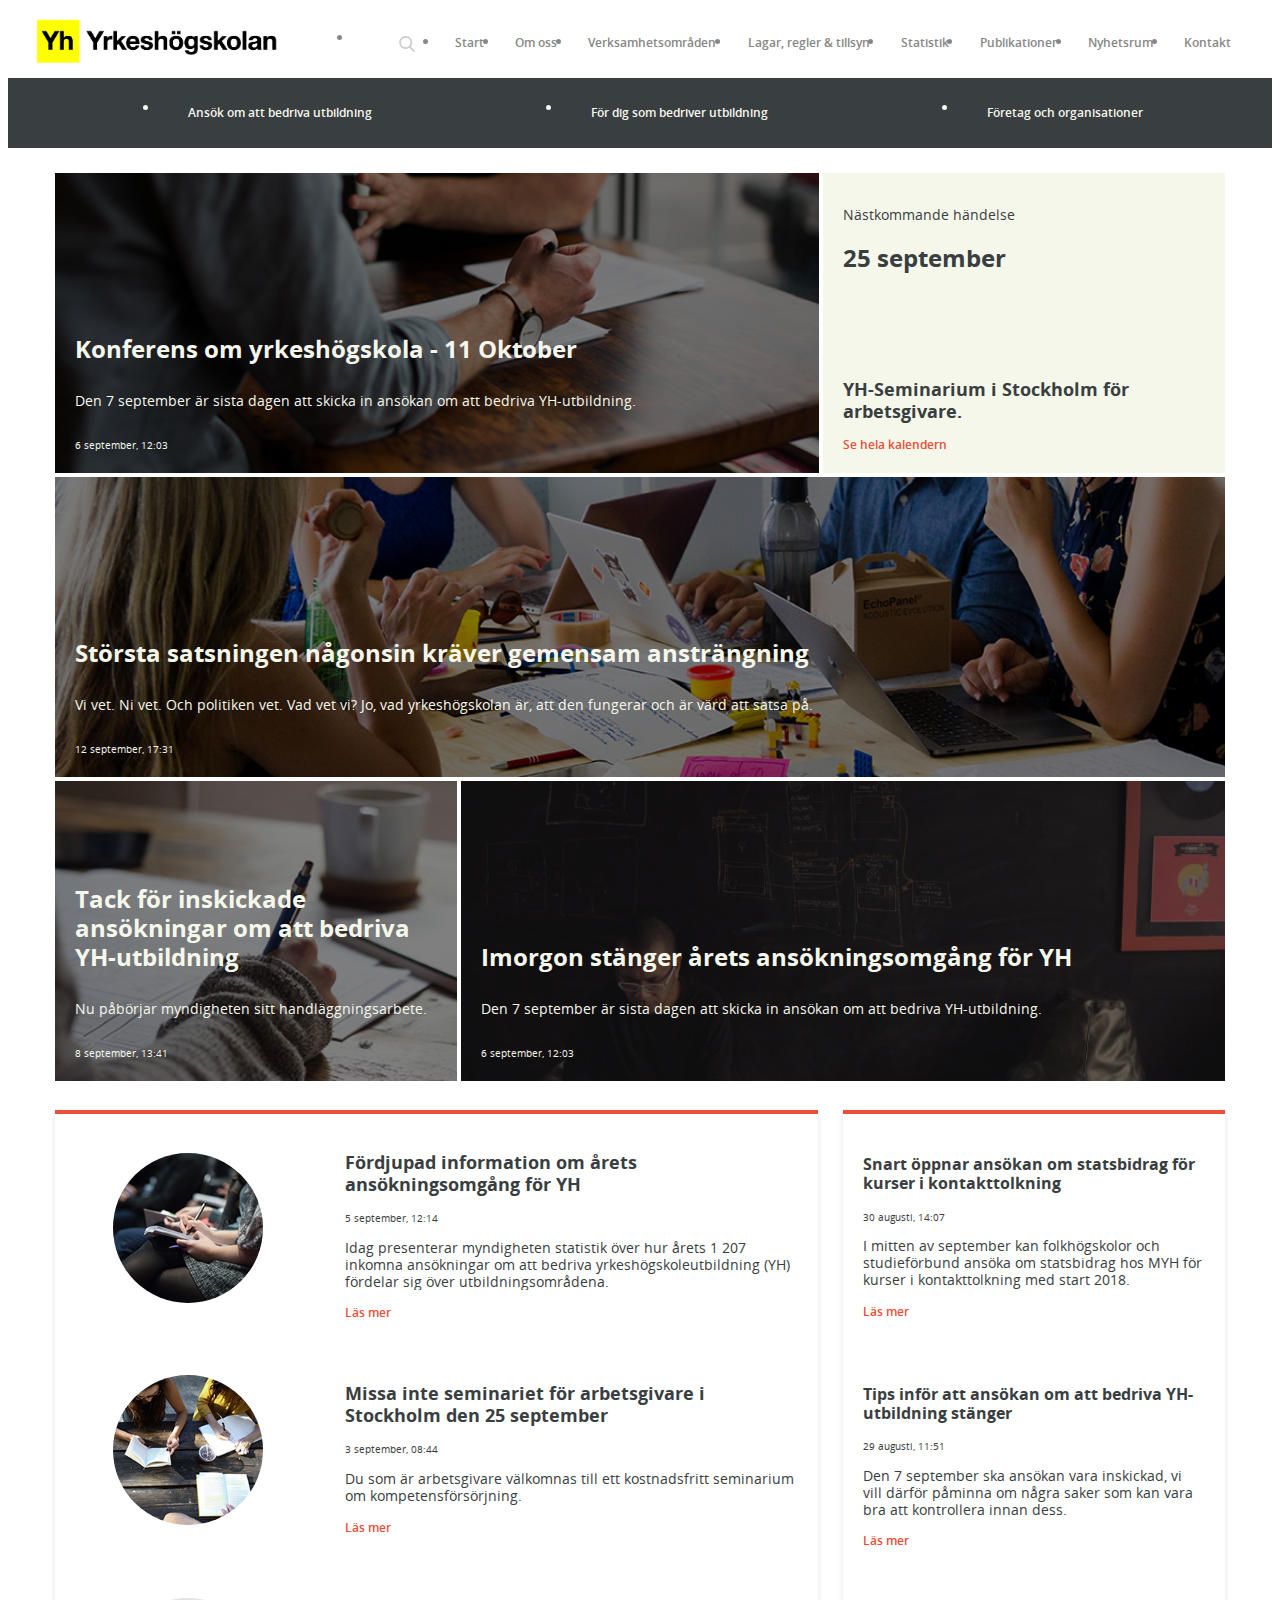
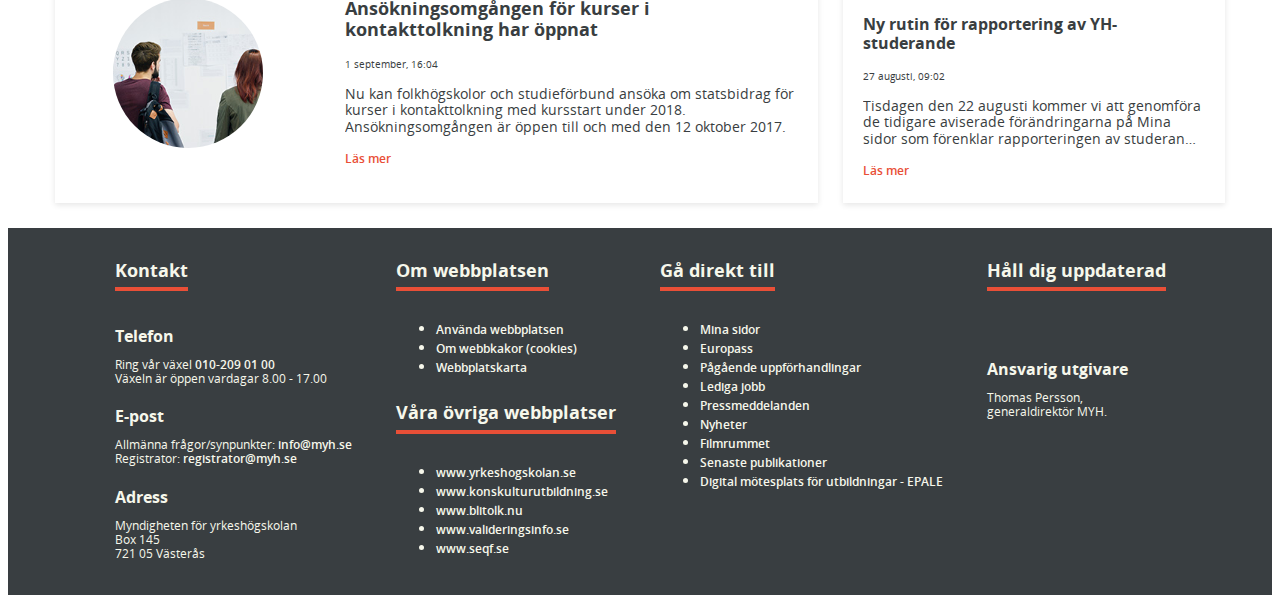
==== index.html @ 232737f4 "add latest header and footer" ====
<!DOCTYPE html>
<html lang="sv">
<head>
	<title>Myndigheten för Yrkeshögskolan - MYH.se</title>
	<meta charset="utf-8">
	<meta name="viewport" content="width=device-width, initial-scale=1.0">
	<link rel="apple-touch-icon" sizes="120x120" href="assets/favicon/apple-touch-icon.png">
	<link rel="icon" type="image/png" sizes="32x32" href="assets/favicon/favicon-32x32.png">
	<link rel="icon" type="image/png" sizes="16x16" href="assets/favicon/favicon-16x16.png">
	<link rel="manifest" href="assets/favicon/manifest.json">
	<link rel="mask-icon" href="assets/favicon/safari-pinned-tab.svg" color="#5bbad5">
	<meta name="theme-color" content="#ffffff">
	<link rel="stylesheet" href="assets/font/fontawesome/css/font-awesome.min.css">
	<link rel="stylesheet" href="assets/font/opensans/fontface-os.css">
	<link rel="stylesheet" type="text/css" href="css/reset.css">
	<link rel="stylesheet" type="text/css" href="css/grid.css">
	<link rel="stylesheet" type="text/css" href="css/type.css">
	<link rel="stylesheet" type="text/css" href="css/styles.css">
</head>
<body>
	<header class="masthead container-fluid" role="banner">
		<div class="container-fluid masthead__main">
			<div class="masthead__dropdown-mobile">
				<a href="#" id="login"><i class="fa fa-user-circle-o fa-2x" aria-hidden="true"></i></a>
				<section class="masthead__dropdown-content masthead__dropdown-content--form">
					<h4>Logga in på Mina Sidor</h4>
					<form class="input v-end">
						<input class="input__text" type="text" name="username" placeholder="Användarnamn">
						<input class="input__text" type="text" name="password" placeholder="Lösenord">
						<button class="btn btn--accept" type="submit">Logga in!</button>
					</form>
				</section>
			</div>
			<div class="masthead__logo">
				<a href="./index.html">
					<h1>MYh - Myndigheten för yrkeshögskolan</h1>
					<img id="lg" src="assets/img/yh.png" alt="MYhs Logotyp" />
					<img id="sm" src="assets/img/yh_staende.png" alt="MYG Logotyp">
				</a>
			</div>
			<button class="masthead__burger">
				<span class="text-hide">Mobile Menu</span>
			</button>
			<nav class="masthead__nav" role="navigation">
				<ul class="masthead__menu">
					<li class="masthead__dropdown">
						<a href="#" id="login"><i class="fa fa-user-circle-o fa-2x" aria-hidden="true"></i></a>
						<section class="masthead__dropdown-content masthead__dropdown-content--form">
							<h4>Logga in på Mina Sidor</h4>
							<form class="input v-end">
								<input class="input__text" type="text" name="username" placeholder="Användarnamn">
								<input class="input__text" type="text" name="password" placeholder="Lösenord">
								<button class="btn btn--accept" type="submit">Logga in!</button>
							</form>
						</section>
					</li>
					<li class="v-centered">
						<form class="input">
							<input class="input__search" type="text" name="search" placeholder="Sök..">
						</form>	
					</li>
					<li><a href="./index.html">Start</a></li>
					<li><a href="./om-oss.html">Om oss</a></li>
					<li class="masthead__dropdown">
						<a href="./verksamhetsomraden.html">Verksamhetsområden</a>
						<ul class="masthead__dropdown-content">
							<li><a href="#">Yrkeshögskolan</a></li>
							<li><a href="#">Konst- och kulturutbildningar</a></li>
							<li><a href="#">Tolkutbildningar</a></li>
							<li><a href="#">Utbildningar med endast tillsyn</a></li>
							<li><a href="#">SeQF</a></li>
							<li><a href="#">Branschvalidering</a></li>
							<li><a href="#">Kompletterande Utbildningar</a></li>
						</ul>
					</li>
					<li><a href="./lagar.html">Lagar, regler &amp; tillsyn</a></li>
					<li><a href="./stats.html">Statistik</a></li>
					<li><a href="./publikationer.html">Publikationer</a></li>
					<li><a href="./nyhetsrum.html">Nyhetsrum</a></li>
					<li><a href="./kontakt.html">Kontakt</a></li>
					
				</ul>
			</nav>
		</div>
		<div class="container-fluid masthead__secondary dark">
				<ul class="masthead__secondary-menu">
					<li><a href="#"><i class="fa fa-pencil-square fa-2x icon" aria-hidden="true"></i>Ansök om att bedriva utbildning</a></li>
					<li><a href="#"><i class="fa fa-id-card fa-2x icon" aria-hidden="true"></i>För dig som bedriver utbildning</a></li>
					<li><a href="#"><i class="fa fa-users fa-2x icon" aria-hidden="true"></i>Företag och organisationer</a></li>
				</ul>
		</div>
	</header>
	<main role="main">
		<div class="container">
			<section class="row">
				<article id="selected__item" class="col-8 v-end block dark overlay--dark"> <!-- listbox is for accessability to show this is a carousel. role="option" will be used for each slide -->
						<header>
							<h2>Konferens om yrkeshögskola - 11 Oktober</h2>
						</header>
							<p>Den 7 september är sista dagen att skicka in ansökan om att bedriva YH-utbildning.</p>
						<footer>
							<p><time datetime="2017-09-06T12:03">6 september, 12:03</time></p>
						</footer>
				</article>
				<aside id="calendar" class="col-4 v-end block light">
					<header>
						<p>Nästkommande händelse</p>
						<h2>25 september</h2>
					</header>
						
					<footer>
						<h3>YH-Seminarium i Stockholm för arbetsgivare.</h3>
						<p><a href="#">Se hela kalendern</a></p>
					</footer>
				</aside>
			</section>
			<section class="row">
					<article id="first" class="col-12 v-end block dark overlay--dark">
						<header>
							<h2>Största satsningen någonsin kräver gemensam ansträngning</h2>
						</header>
							<p>Vi vet. Ni vet. Och politiken vet. Vad vet vi? Jo, vad yrkeshögskolan är, att den fungerar och är värd att satsa på.</p>
						<footer>
							<p><time datetime="2017-09-12T17:31">12 september, 17:31</time></p>
						</footer>
					</article>
			</section>
			<section class="row">
				<article id="second" class="col-4 v-end block dark overlay--dark">
					<header>
						<h2>Tack för inskickade ansökningar om att bedriva YH-utbildning</h2>
					</header>
						<p>Nu påbörjar myndigheten sitt handläggningsarbete.</p>
					<footer>
						<p><time datetime="2017-09-08T13:41">8 september, 13:41</time></p>
					</footer>
				</article>
				<article id="third" class="col-8 v-end block dark overlay--dark">
					<header>
						<h2>Imorgon stänger årets ansökningsomgång för YH</h2>
					</header>
						<p>Den 7 september är sista dagen att skicka in ansökan om att bedriva YH-utbildning.</p>
					<footer>
						<p><time datetime="2017-09-06T12:03">6 september, 12:03</time></p>
					</footer>
				</article>
			</section>
			<section class="row">
				<div class="col-8 col--nested content">
					<div class="row v-centered white">
						<div class="col-4 h-centered">
							<img class="content__img" src="assets/img/article_s_1.jpg" alt="artikelbild">
						</div>
						<div class="col-8 v-centered">
							<article class="content__story">
								<a href="#"><h3>Fördjupad information om årets ansökningsomgång för YH</h3></a>
								<p><time datetime="2017-09-05T12:14">5 september, 12:14</time></p>
								<p>Idag presenterar myndigheten statistik över hur årets 1 207 inkomna ansökningar om att bedriva yrkeshögskoleutbildning (YH) fördelar sig över utbildningsområdena.</p>
								<p><a href="">Läs mer</a></p>
							</article>
						</div>
					</div>
					<div class="row v-centered white">
						<div class="col-4 h-centered">
							<img class="content__img" src="assets/img/article_s_2.jpg" alt="artikelbild">
						</div>
						<div class="col-8">
							<article class="content__story">
								<a href="#"><h3>Missa inte seminariet för arbetsgivare i Stockholm den 25 september</h3></a>
								<p><time datetime="2017-09-03T08:44">3 september, 08:44</time></p>
								<p>Du som är arbetsgivare välkomnas till ett kostnadsfritt seminarium om kompetensförsörjning.</p>
								<p><a href="">Läs mer</a></p>
							</article>
						</div>
					</div>
					<div class="row v-centered white">
						<div class="col-4 h-centered">
							<img class="content__img" src="assets/img/article_s_3.jpg" alt="artikelbild">
						</div>
						<div class="col-8">
							<article class="content__story">
								<a href="#"><h3>Ansökningsomgången för kurser i kontakttolkning har öppnat</h3></a>
								<p><time  datetime="2017-09-01T16:04">1 september, 16:04</time></p>
								<p>Nu kan folkhögskolor och studieförbund ansöka om statsbidrag för kurser i kontakttolkning med kursstart under 2018. Ansökningsomgången är öppen till och med den 12 oktober 2017.</p>
								<p><a href="">Läs mer</a></p>
							</article>
						</div>
					</div>
				</div>
				<div class="col-4 col--nested content white">
					<div class="row">
						<div class="col-12">
							<article class="content__story">
								<a href="#"><h4>Snart öppnar ansökan om statsbidrag för kurser i kontakttolkning</h4></a>
								<p><time datetime="2017-08-30T14:07">30 augusti, 14:07</time></p>
								<p>I mitten av september kan folkhögskolor och studieförbund ansöka om statsbidrag hos MYH för kurser i kontakttolkning med start 2018.</p>
								<p><a href="">Läs mer</a></p>
							</article>
						</div>
					</div>
					<div class="row">
						<div class="col-12">
							<article class="content__story">
								<a href="#"><h4>Tips inför att ansökan om att bedriva YH-utbildning stänger</h4></a>
								<p><time datetime="2017-08-29T11:51">29 augusti, 11:51</time></p>
								<p>Den 7 september ska ansökan vara inskickad, vi vill därför påminna om några saker som kan vara bra att kontrollera innan dess.</p>
								<p><a href="">Läs mer</a></p>
							</article>
						</div>
					</div>
					<div class="row">
						<div class="col-12">
							<article class="content__story">
								<a href="#"><h4>Ny rutin för rapportering av YH-studerande</h4></a>
								<p><time datetime="2017-08-27T09:02">27 augusti, 09:02</time></p>
								<p>Tisdagen den 22 augusti kommer vi att genomföra de tidigare aviserade förändringarna på Mina sidor som förenklar rapporteringen av studerande vid en yrkeshögskoleutbildning.</p>
								<p><a href="">Läs mer</a></p>
							</article>
						</div>
					</div>
				

				
				</div>
			</section>
		</div>
	</main>
	<footer role="contentinfo" class="site-footer dark">
		<div class="container">
			<section class="row h-centered">
				<section class="col-none">
					<h3>Kontakt</h3>
					<h4>Telefon</h4>
					<p>
						Ring vår växel <a href="tel:+46102090100">010-209 01 00</a>
						<br>
						Växeln är öppen vardagar 8.00 - 17.00
					</p>
					<h4>E-post</h4>
					<p>
						Allmänna frågor/synpunkter: <a class="email" href="mailto:info@myh.se">info@myh.se</a>
						<br>
						Registrator: <a class="url" href="mailto:registrator@myh.se">registrator@myh.se</a>
					</p>
					<h4>Adress</h4>
					<p>
						Myndigheten för yrkeshögskolan
						<br>
						Box 145
						<br>
						721 05 Västerås
					</p>
				</section>
				<section class="col-none">
					<h3>Om webbplatsen</h3>
					<ul>
						<li>
							<a href="#" title="Använda webbplatsen">Använda webbplatsen</a>
						</li>
						<li>
							<a href="#" title="Om webbkakor (cookies)">Om webbkakor (cookies)</a>
						</li>
						<li>
							<a href="#" title="Webbplatskarta">Webbplatskarta</a>
						</li>
					</ul>

					<h3>Våra övriga webbplatser</h3>
					<ul>
						<li>
							<a href="http://www.yrkeshogskolan.se" title="Yrkeshögskolans webbplats">www.yrkeshogskolan.se</a>
						</li>
						<li>
							<a href="http://www.konstkulturutbildning.se" title="Konst- och kulturutbildningar webbplats">www.konskulturutbildning.se</a>
						</li>
						<li>
							<a href="http://www.blitolk.nu" title="Webbplatsen för tolkutbildningar">www.blitolk.nu</a>
						</li>
						<li>
							<a href="http://www.valideringsinfo.se" title="Valideringsinfos webbplats">www.valideringsinfo.se</a>
						</li>
						<li>
							<a href="http://www.seqf.se" title="SEQFs webbplats">www.seqf.se</a>
						</li>
					</ul>
				</section>
				<section class="col-none">
					<h3>Gå direkt till</h3>
					<ul>
						<li>
							<a href="#" title="Mina sidor">Mina sidor</a>
						</li>
						<li>
							<a href="#" title="Europass">Europass</a>
						</li>
						<li>
							<a href="#" title="Pågående uppförhandlingar">Pågående uppförhandlingar</a>
						</li>
						<li>
							<a href="#" title="Lediga jobb">Lediga jobb</a>
						</li>
						<li>
							<a href=".nyhetsrum.html" title="Pressmeddelanden">Pressmeddelanden</a>
						</li>
						<li>
							<a href="./nyhetsrum.html" title="Nyheter">Nyheter</a>
						</li>
						<li>
							<a href="./nyhetsrum.html" title="Filmrummet">Filmrummet</a>
						</li>
						<li>
							<a href="./publikationer.html" title="Senaste publikationer">Senaste publikationer</a>
						</li>
						<li><a href="https://ec.europa.eu/epale/sv" title="EPALE">Digital mötesplats för utbildningar - EPALE</a></li>
					</ul>

				</section>
				<section class="col-none">
					<h3>Håll dig uppdaterad</h3>
					<ul class="social">
						<li>
							<a href="#" title="Facebook">
								<i class="fa fa-facebook-square fa-2x icon" aria-hidden="true"></i>
							</a>
						</li>
						<li>
							<a href="#" title="YouTube">
								<i class="fa fa-youtube-square fa-2x icon" aria-hidden="true"></i>
							</a>
						</li>
						<li>
							<a href="#" title="RSS">
								<i class="fa fa-rss-square fa-2x icon" aria-hidden="true"></i>
							</a>
						</li>
					</ul>
					<h4>Ansvarig utgivare</h4>
					<p>
						Thomas Persson,<br>
						generaldirektör MYH.
					</p>
				</section>
			</section>
		</div>
	</footer>

<script type="text/javascript" src="./assets/js/main.js"></script>
</body>
</html>
---- assets/font/opensans/fontface-os.css ----
/***** Font Definition for Open Sans. This stylesheet comes from qrohlf.com/posts/better-opensans *****/

/* Regular */
@font-face {
    font-family: 'Open Sans';
    
    src: url('fonts/OpenSans-Regular-webfont.eot');
    src: url('fonts/OpenSans-Regular-webfont.eot?#iefix') format('embedded-opentype'),
         url('fonts/OpenSans-Regular-webfont.woff') format('woff'),
         url('fonts/OpenSans-Regular-webfont.ttf') format('truetype'),
         url('fonts/OpenSans-Regular-webfont.svg#OpenSansRegular') format('svg');
    font-weight: normal;
    font-weight: 400;
    font-style: normal;

}

/* Italic */
@font-face {
    font-family: 'Open Sans';
    src: url('fonts/OpenSans-Italic-webfont.eot');
    src: url('fonts/OpenSans-Italic-webfont.eot?#iefix') format('embedded-opentype'),
         url('fonts/OpenSans-Italic-webfont.woff') format('woff'),
         url('fonts/OpenSans-Italic-webfont.ttf') format('truetype'),
         url('fonts/OpenSans-Italic-webfont.svg#OpenSansItalic') format('svg');
    font-weight: normal;
    font-weight: 400;
    font-style: italic;

}

/* Light */
@font-face {
    font-family: 'Open Sans';
    src: url('fonts/OpenSans-Light-webfont.eot');
    src: url('fonts/OpenSans-Light-webfont.eot?#iefix') format('embedded-opentype'),
         url('fonts/OpenSans-Light-webfont.woff') format('woff'),
         url('fonts/OpenSans-Light-webfont.ttf') format('truetype'),
         url('fonts/OpenSans-Light-webfont.svg#OpenSansLight') format('svg');
    font-weight: 200;
    font-style: normal;

}

/* Light Italic */
@font-face {
    font-family: 'Open Sans';
    src: url('fonts/OpenSans-LightItalic-webfont.eot');
    src: url('fonts/OpenSans-LightItalic-webfont.eot?#iefix') format('embedded-opentype'),
         url('fonts/OpenSans-LightItalic-webfont.woff') format('woff'),
         url('fonts/OpenSans-LightItalic-webfont.ttf') format('truetype'),
         url('fonts/OpenSans-LightItalic-webfont.svg#OpenSansLightItalic') format('svg');
    font-weight: 200;
    font-style: italic;

}

/* Semibold */
@font-face {
    font-family: 'Open Sans';
    src: url('fonts/OpenSans-Semibold-webfont.eot');
    src: url('fonts/OpenSans-Semibold-webfont.eot?#iefix') format('embedded-opentype'),
         url('fonts/OpenSans-Semibold-webfont.woff') format('woff'),
         url('fonts/OpenSans-Semibold-webfont.ttf') format('truetype'),
         url('fonts/OpenSans-Semibold-webfont.svg#OpenSansSemibold') format('svg');
    font-weight: 500;
    font-style: normal;

}

/* Semibold Italic */
@font-face {
    font-family: 'Open Sans';
    src: url('fonts/OpenSans-SemiboldItalic-webfont.eot');
    src: url('fonts/OpenSans-SemiboldItalic-webfont.eot?#iefix') format('embedded-opentype'),
         url('fonts/OpenSans-SemiboldItalic-webfont.woff') format('woff'),
         url('fonts/OpenSans-SemiboldItalic-webfont.ttf') format('truetype'),
         url('fonts/OpenSans-SemiboldItalic-webfont.svg#OpenSansSemiboldItalic') format('svg');
    font-weight: 500;
    font-style: italic;

}

/* Bold */
@font-face {
    font-family: 'Open Sans';
    src: url('fonts/OpenSans-Bold-webfont.eot');
    src: url('fonts/OpenSans-Bold-webfont.eot?#iefix') format('embedded-opentype'),
         url('fonts/OpenSans-Bold-webfont.woff') format('woff'),
         url('fonts/OpenSans-Bold-webfont.ttf') format('truetype'),
         url('fonts/OpenSans-Bold-webfont.svg#OpenSansBold') format('svg');
    font-weight: bold;
    font-weight: 700;
    font-style: normal;

}

/* Bold Italic */
@font-face {
    font-family: 'Open Sans';
    src: url('fonts/OpenSans-BoldItalic-webfont.eot');
    src: url('fonts/OpenSans-BoldItalic-webfont.eot?#iefix') format('embedded-opentype'),
         url('fonts/OpenSans-BoldItalic-webfont.woff') format('woff'),
         url('fonts/OpenSans-BoldItalic-webfont.ttf') format('truetype'),
         url('fonts/OpenSans-BoldItalic-webfont.svg#OpenSansBoldItalic') format('svg');
    font-weight: bold;
    font-weight: 700;
    font-style: italic;

}

/* Extra Bold */
@font-face {
    font-family: 'Open Sans';
    src: url('fonts/OpenSans-ExtraBold-webfont.eot');
    src: url('fonts/OpenSans-ExtraBold-webfont.eot?#iefix') format('embedded-opentype'),
         url('fonts/OpenSans-ExtraBold-webfont.woff') format('woff'),
         url('fonts/OpenSans-ExtraBold-webfont.ttf') format('truetype'),
         url('fonts/OpenSans-ExtraBold-webfont.svg#OpenSansExtrabold') format('svg');
    font-weight: 900;
    font-style: normal;

}

/* Extra Bold Italic */
@font-face {
    font-family: 'Open Sans';
    src: url('fonts/OpenSans-ExtraBoldItalic-webfont.eot');
    src: url('fonts/OpenSans-ExtraBoldItalic-webfont.eot?#iefix') format('embedded-opentype'),
         url('fonts/OpenSans-ExtraBoldItalic-webfont.woff') format('woff'),
         url('fonts/OpenSans-ExtraBoldItalic-webfont.ttf') format('truetype'),
         url('fonts/OpenSans-ExtraBoldItalic-webfont.svg#OpenSansExtraboldItalic') format('svg');
    font-weight: 900;
    font-style: italic;

}
---- css/grid.css ----
/*
    flex-grid

    use like this:

    <[element] class="row">
        <[element] class="col-4">
        </[element]>
        <[element] class="col-8">
        </[element]>
    </[element]>
*/

:root {
    --col-margin: 4px;
    --col-padding: 20px;
    --col-min-height: 40px;
}

/* 
    it helps to set some kind of base width for media queries and more
    could be fluid (full-width too)
*/
.container {
  max-width: 1170px;
  margin-left: auto;
  margin-right:auto;
}

.container-fluid {
  min-width: 100%;
  margin:0 auto;
}

/* the basis of the grid */
.row {
  display: flex;
}

/* temporary in order to show a different background colour for nested rows/cols */
[class^="col"] > .row > [class^="col"] {
}

/* every class that start with "col" */
[class^="col"] {
  min-height: var(--col-min-height);
  margin-right: var(--col-margin);
  margin-bottom: var(--col-margin);
  padding: var(--col-padding);
}

/* for the last .col-class in a .row, remove the margin-right */
[class^="col"]:last-child {
  margin-right: 0;
}

.col-1 { flex: 1; }
.col-2 { flex: 2; }
.col-3 { flex: 3; }
.col-4 { flex: 4; }
.col-5 { flex: 5; }
.col-6 { flex: 6; }
.col-7 { flex: 7; }
.col-8 { flex: 8; }
.col-9 { flex: 9; }
.col-10 { flex: 10; }
.col-11 { flex: 11; }
.col-12 { flex: 12; }

/* splits equally, for lazy people */
.col { flex: 1; }

/*****************
    utils 
*****************/

.h-end      { display: flex; justify-content: flex-end;} /* horizontally justify content within its container to the end */
.v-end      { display: flex; flex-direction: column; justify-content: flex-end;} /* vertically justify content within its container to the end */
.v-start     { display: flex; flex-direction: column; justify-content: flex-start;} /* vertically justify content within its container to the start */
.h-centered  { display: flex; justify-content: center; } /* horizontally centred */
.v-centered  { display: flex; align-items: center; }  /* vertically centred */
.centered { display: flex; justify-content: center; align-items: center; } /* horizontally & vertically centred */
.col--nested { padding:0; } /* remove extra padding from nested columns to prevent stacking - Apply to outer column*/
.align-start { align-self:flex-start; } /* Align element to start of parent */

/* media queries */

@media all and (max-width: 640px) {

    .row { 
        flex-direction: column; 
    }

    [class^="col"] { 
        margin-right: 0; 
    }

}
---- css/type.css ----
/* 
		Font-base: 14;
		line-height-base: 23;
		*/

		html {
			font-size: 62.5%;
			font-family: 'Open Sans', 'Helvetica', 'Arial', sans-serif;
		}

		body {
			font-size: 1.4rem; /* 14px */
		}

		a {
			font-weight: 500;
			text-decoration: none;
			transition: all 0.3s ease-out;
			-webkit-transition: all 0.3s ease-out;
			-moz-transition: all 0.3s ease-out;
			-o-transition: all 0.3s ease-out;
		}

		h1 {
			font-size: 3.8rem; /* 38px */
			line-height: 1;
			font-weight:700;
			margin-bottom:3.8rem;

		}

		h2 {
			font-size: 2.4rem; /* 24px */
			line-height: 1.2;
			font-weight:700;
			margin-bottom:1.6rem;
		}

		h3 {
			font-size: 1.8rem; /* 18px */
			line-height:1.2;
			font-weight:700;
			margin-bottom:1.4rem;
		}

		h4 {
			font-size:1.6rem; /* 16px */
			line-height: 1.2;
			font-weight:600;
			margin-bottom:0.8rem;
		}

		h5 {
			font-size:1.4rem; /* 14px */
			font-weight:600;
			line-height: 1.2;
			margin-bottom:0.8rem;
		}

		p {
			font-size: 1.4rem; /* 14px */
			line-height: 1.2;
			margin-bottom: 1.2rem;
		}

		p:last-child {
			margin-bottom: 0;
		}

		p > time, p.time {
			font-size: 1.0rem; /* 10px */
			line-height: 1.2;
		}

		p > a {
			text-decoration: none;
			font-weight: 500;
		}

		.lead {
			font-size: 1.8rem;
			line-height: 1.2;
			margin-bottom: 1.2rem;
		}

		.italic {
			font-style: italic;
		}
---- css/styles.css ----
/* ------- General Styling ------- */

*, :after, :before {
	box-sizing: border-box;
}

body {
	font-family: 'Open Sans', 'Helvetica', 'Arial', sans-serif;
	background-color: rgba(92,65,93,0.0);
}

/* ------- Buttons ------- */

.btn {
	border:0;
	outline:none;
	padding:12px;
	border-radius: 25px;
	min-width: 150px;
	cursor: pointer;
	color:#FFF;
	font-weight: 500;
}

.btn--accept {
	background-color: #5c415d;
	color:#FFF;
}

.btn--accept:hover {
	background-color: #b896ba;
}

/* - Color Behaviours - */

.dark {
	color:#F6F7EB;
	background-color:#393E41;
}

.dark a {
	color:#F6F7EB;	
}

.dark a:hover {
	color:#E94F37;

}

.light {
	color:#393E41;
	background-color: #F6F7EB;
}

.light a {
	color: #E94F37;
}

.light a:hover {
	opacity:0.5;
}

.white {
	color:#393E41;
	background-color:#FFF;
}

.white a {
	color:#E94F37;
}

.white a > h3, .white a > h4 {
	color:#393E41;
}

.white a > h3:hover, .white a > h4:hover {
	color:#E94F37;
}


/* ------- Header & Navigation ------- */

header.masthead {
	display:flex;
	flex-direction: column;
	align-items: center;
	width: 100%;
	background-color: #FFF;
	color: #878787;
}

header.masthead h1 {
	display:none;
} 

.text-hide {
	font-size: 0px;
	z-index: -999;
}

header.masthead button.masthead__burger {
	z-index: 10000;
	display:none;
	border:none;
	background: none;
	outline: none;
	cursor: pointer;
	color:#878787;
	transition: all 0.3s ease-out;
	-webkit-transition: all 0.3s ease-out;
	-moz-transition: all 0.3s ease-out;
	-o-transition: all 0.3s ease-out;
}

header.masthead button.masthead__burger:after {
	font-family: 'FontAwesome';
	font-size: 24px;
	line-height: 1;
	height: 24px;
	content: "\f0c9";
	position: fixed;
	top: 20px;
	right: 20px;
}

header.masthead button.masthead__burger:hover {
	color:#E94F37;

}

header.masthead button.masthead__burger.active:after {
	content: '\f00d';
}

.masthead__logo {
	width:250px;
}

.masthead__logo img {
	width:100%;
	height:auto;
}

#lg {
	display:inline-block;
}

#sm {
	display:none;
}

.masthead__main, .masthead__secondary {
	display:flex;
	justify-content: space-between;
	align-items:center;
	height:5em;
	padding:0 25px;
}

.input__text {
	font-size: 1rem;
	min-width: 150px;
	padding: 6px 16px 6px 6px;
	border-radius: 15px;
	border:2px solid #ccc;
	transition: all 0.3s ease-out;
	-webkit-transition: all 0.3s ease-out;
	-moz-transition: all 0.3s ease-out;
	-o-transition: all 0.3s ease-out;
	margin-bottom:10px;
}

.input__text:focus {
	outline:none;
	border:2px solid #E94F37;
}

.input__search {
	width: 15px;
	padding: 6px 16px 6px 34px;
	background: url('../assets/img/search.svg') no-repeat 11px 6px;
	background-size: 16px;
	border-radius: 15px;
	border:2px solid #FFF;
	transition: all 0.3s ease-out;
	-webkit-transition: all 0.3s ease-out;
	-moz-transition: all 0.3s ease-out;
	-o-transition: all 0.3s ease-out;
	cursor: pointer;
}


.input__search:focus {
	cursor:auto;
	outline:none;
	border:2px solid #E94F37;
	width: 180px;
}

nav.masthead__nav {
	display:flex;
	align-items: center;
	height: 100%;
}

nav.masthead__nav ul.masthead__menu {
	display:flex;
	justify-content:space-between;
}

nav.masthead__nav ul.masthead__menu li a, .masthead__dropdown-mobile > a {
	display:flex;
	align-items: center;
	padding:1.6em 1.3em;
	height: 100%;
	color: #878787;
	text-decoration: none;
	border-top: 4px solid #FFF;
	border-bottom: 4px solid #FFF;
	font-weight: 500;
	font-size: 1.2rem; /* 12px */
	transition: all 0.2s ease-in-out;
	-webkit-transition: all 0.2s ease-in-out;
	-moz-transition: all 0.2s ease-in-out;
	-o-transition: all 0.2s ease-in-out;
}

.masthead__dropdown-mobile > a:hover {
	color:#E94F37;
}

nav.masthead__nav ul.masthead__menu > li:hover > a {
	border-top: 4px solid #E94F37;
}

.masthead__dropdown-mobile {
	display:none;
}

.masthead__dropdown-content {
	display:none;
	position:absolute;
	background-color: #FFF;
	box-shadow: 0px 3px 15px rgba(0,0,0,0.1);
	z-index: 3;
}

.masthead__dropdown-content--form {
	padding:25px 25px;
	min-width: 250px;
}

.masthead__dropdown-mobile:hover > .masthead__dropdown-content, .masthead__dropdown:hover > .masthead__dropdown-content {
	display:flex;
	flex-direction: column;
}

.masthead__dropdown-content li:hover:before {
	content:"";
	background-color: #E94F37;
	position: absolute;
	width: 6px;
	height: 58px;
	left:0;
	z-index: 4;
	overflow:hidden;
}

.masthead__secondary-menu {
	height: 100%;
	width: 100%;
	display:flex;
	justify-content: space-around;
	align-items:center;
}

.masthead__secondary-menu li a {
	display:flex;
	align-items: center;
	padding:1.5em;
	height: 100%;
	text-decoration: none;
	font-weight: 500;
	font-size: 1.2rem; /* 12px */
}

/* ------- Main ------- */

main {
	margin:25px 0;
}

.block {
	min-height: 300px;
	cursor:pointer;

}

.content {
	box-shadow: 0px 2px 6px rgba(0,0,0,0.1);
	background-color: #FFF;
	border-top: 4px solid #E94F37;
	margin:25px 25px 0 0;
}

.content__story {
	color:#393E41;
}

.content__story p {
	overflow: hidden;
  	display: -webkit-box;
  	line-clamp: 3;
  	-webkit-line-clamp: 3;
  	-moz-line-clamp: 3;
  	-o-line-clamp: 3;
  	box-orient: vertical;
  	-webkit-box-orient:vertical;
  	-moz-box-orient: vertical;
  	-o-box-orient: vertical;
}

.content__story p > a {
	font-weight: 500;
}

.content__img {
	width: 100%;
	height: 100%;
	max-width: 150px;
	border-radius: 50%;
}

.overlay--dark {
	position:relative;
	z-index:1;
}

.overlay--dark:after {
	content: "";
	height:auto;
	width:auto;
	position: absolute;
	z-index: -1;
	top: 0;
	right: 0;
	left: 0;
	bottom: 0;
	background: rgba(0, 0, 0, 0.5);
	transition: all 0.3s ease-in-out;
	-webkit-transition: all 0.3s ease-in-out;
	-moz-transition: all 0.3s ease-in-out;
	-o-transition: all 0.3s ease-in-out;
}

.overlay--dark:hover:after {
	opacity: 0;
}

#selected__item {
	background: url('../assets/img/article_060917_2.jpg') no-repeat;
	background-size:cover;
}

#first {
	background: url('../assets/img/article_120917_1.jpg') no-repeat;
	background-size:cover;
}

#second {
	background: url('../assets/img/article_080917_1.jpg') no-repeat;
	background-size:cover;
}

#third {
	background: url('../assets/img/article_060917_1.jpg') no-repeat;
	background-size:cover;
}

/* ------- Calendar Block ------ */

aside#calendar {
	display:flex;
	flex-direction: column;
	justify-content: space-between;
}

/* ------- Misc ------- */

.icon { /* Icons */
	padding-right:1rem;
}


/* ------- Footer ------- */

footer.site-footer {
	width:100%;
	position: relative;
}

footer [class^="col"] {
	background:none;
}

footer.site-footer a {
	font-weight: 500;
}

footer.site-footer p,a {
	font-size: 1.2rem;
	line-height: 1.4rem;
}

footer.site-footer h3 {
	display:inline-block;
	margin-top:1.2rem;
	border-bottom:4px solid #E94F37;
	padding-bottom:0.6rem;
}

footer.site-footer ul.social {
	margin-bottom:1.2rem;
}

footer.site-footer ul.social li {
	display:inline-block;
}
/* ------- Media Queries ------- */

@media all and (max-width: 1040px) {

	.masthead__main {
		top:0;
		z-index: 5;
		background-color: #FFF;
		box-shadow: 0px 2px 6px rgba(0,0,0,0.1);
		padding:0;
	}

	.masthead__secondary {
		top:5em;
	}

	.masthead__dropdown-mobile {
		display:inline-block;
	}

	header.masthead button.masthead__burger {
		display:inline-block;
	}

	header.masthead button.masthead__burger:after {
		position: absolute;
	}

	nav.masthead__nav {
		display:none;
		position: fixed;
		right:0;
		top:0;
		bottom:0;
		z-index: 999;
		background-color: #FFF;
		max-width: 80vw;
		min-width: 250px;
		height: 100%;
		border-top:4px solid #E94F37;
		box-shadow: 0px 2px 6px rgba(0,0,0,0.1);
	}

	header.masthead button.masthead__burger.active + nav{
		display:block;
	}

	nav.masthead__nav .masthead__menu {
		flex-direction: column;
		padding-top: 1.4rem;
	}

	nav.masthead__nav ul.masthead__menu li.masthead__dropdown:hover > .masthead__dropdown-content {
		display: none;
	}

	nav.masthead__nav .masthead__menu .masthead__dropdown > a#login {
		display:none;
	}

	nav.masthead__nav ul.masthead__menu .masthead__dropdown-content--form {
		position: relative;
		display:none;
		background: none;
		box-shadow: none;
		z-index: 0;
		padding:1.6em;
	}

	nav.masthead__nav ul.masthead__menu > li a {
		border:none;
	}

	nav.masthead__nav ul.masthead__menu > li:hover > a {
		background-color:#E94F37;
		border:none;
		color:#FFF;

	}

	.input__search {
		width: 180px;
		cursor: auto;
		border:2px solid #ccc; 
		margin-left:15px;
		margin-bottom: 1.4rem;
	}
}

@media screen and (max-width: 1240px) {
  .masthead__logo {
    width: 150px;
  }
}

@media all and (max-width: 1170px) {
	#lg {
		display:none;
	}

	#sm {
		display:inline-block;
	}

	.masthead__logo {
		width: 50px;
	}
}

@media all and (max-width: 640px) {
	.content {
		margin:25px 0 0 0;
	}

	.content__img {
		display:none;
	}

	aside#calendar {
		min-height: 6em;
		order:1;
		flex:4;
	}

	#selected__item {
		order:2;
		flex:8;
	}

	.masthead__secondary-menu {
		justify-content: space-between;
	}

	.masthead__secondary-menu i {
		display:none;
	}

	.masthead__secondary-menu a {
		text-align: center;
	}
}

@media all and (max-width: 480px) {
	.masthead__secondary-menu li a {
		font-size: 1.0rem;
	}
}

@media all and (max-width: 318px) {
	.masthead__secondary {
		display:none;
	}
}
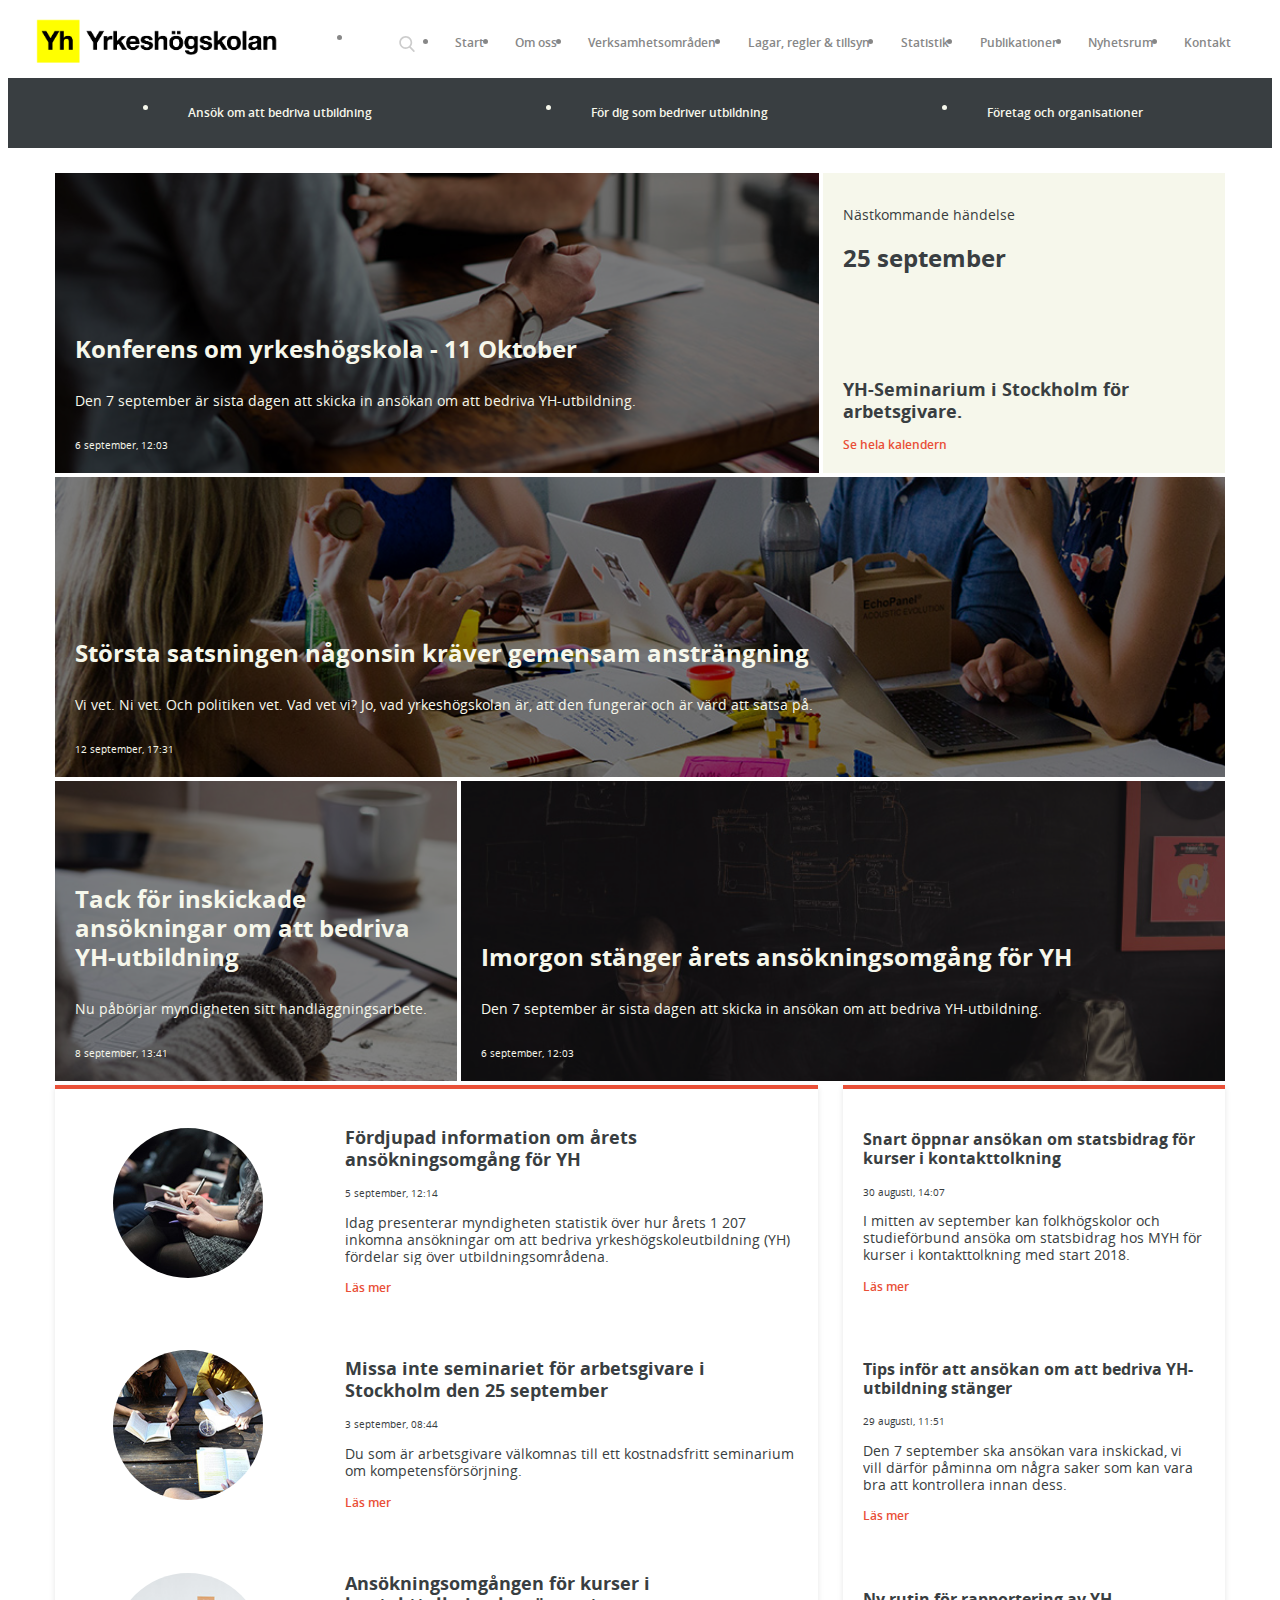
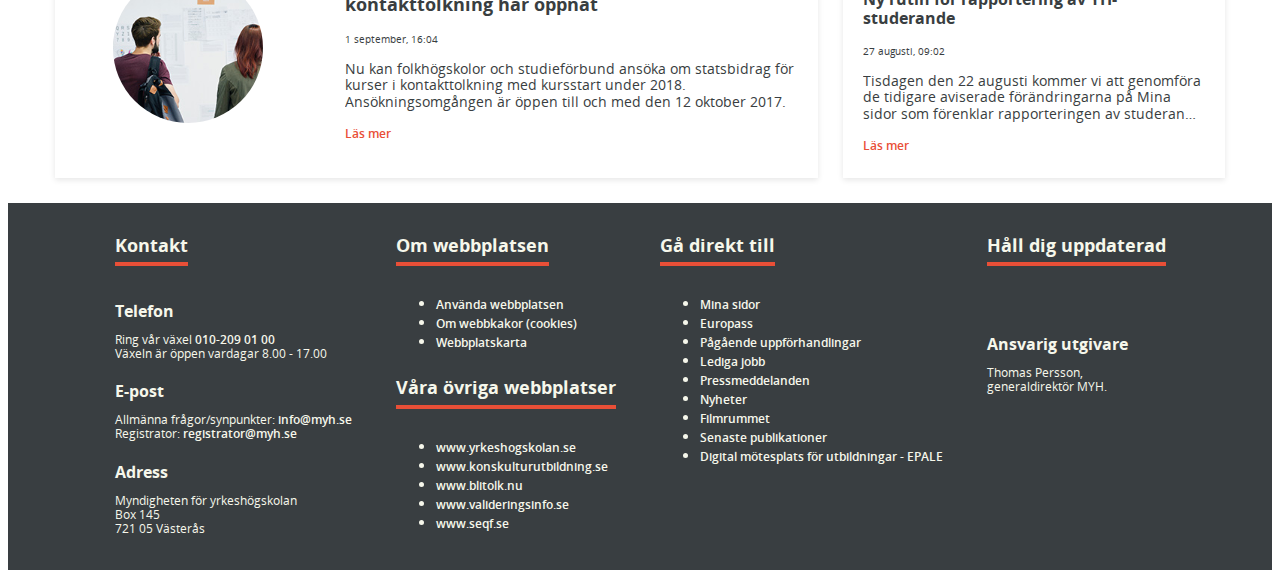
==== commit b85edad8: "header/footer updated with links" ====
--- a/index.html
+++ b/index.html
@@ -21,7 +21,7 @@
 	<header class="masthead container-fluid" role="banner">
 		<div class="container-fluid masthead__main">
 			<div class="masthead__dropdown-mobile">
-				<a href="#" id="login"><i class="fa fa-user-circle-o fa-2x" aria-hidden="true"></i></a>
+				<a href="#"><i class="fa fa-user-circle-o fa-2x" aria-hidden="true"></i></a>
 				<section class="masthead__dropdown-content masthead__dropdown-content--form">
 					<h4>Logga in på Mina Sidor</h4>
 					<form class="input v-end">
@@ -93,7 +93,7 @@
 	<main role="main">
 		<div class="container">
 			<section class="row">
-				<article id="selected__item" class="col-8 v-end block dark overlay--dark"> <!-- listbox is for accessability to show this is a carousel. role="option" will be used for each slide -->
+				<article role="article" id="selected__item" class="col-8 v-end block dark overlay--dark"> <!-- listbox is for accessability to show this is a carousel. role="option" will be used for each slide -->
 						<header>
 							<h2>Konferens om yrkeshögskola - 11 Oktober</h2>
 						</header>
@@ -102,7 +102,7 @@
 							<p><time datetime="2017-09-06T12:03">6 september, 12:03</time></p>
 						</footer>
 				</article>
-				<aside id="calendar" class="col-4 v-end block light">
+				<aside role="complementary" id="calendar" class="col-4 v-end block light">
 					<header>
 						<p>Nästkommande händelse</p>
 						<h2>25 september</h2>
@@ -115,7 +115,7 @@
 				</aside>
 			</section>
 			<section class="row">
-					<article id="first" class="col-12 v-end block dark overlay--dark">
+					<article role="article" id="first" class="col-12 v-end block dark overlay--dark">
 						<header>
 							<h2>Största satsningen någonsin kräver gemensam ansträngning</h2>
 						</header>
@@ -126,7 +126,7 @@
 					</article>
 			</section>
 			<section class="row">
-				<article id="second" class="col-4 v-end block dark overlay--dark">
+				<article role="article" id="second" class="col-4 v-end block dark overlay--dark">
 					<header>
 						<h2>Tack för inskickade ansökningar om att bedriva YH-utbildning</h2>
 					</header>
@@ -135,7 +135,7 @@
 						<p><time datetime="2017-09-08T13:41">8 september, 13:41</time></p>
 					</footer>
 				</article>
-				<article id="third" class="col-8 v-end block dark overlay--dark">
+				<article role="article" id="third" class="col-8 v-end block dark overlay--dark">
 					<header>
 						<h2>Imorgon stänger årets ansökningsomgång för YH</h2>
 					</header>
@@ -152,7 +152,7 @@
 							<img class="content__img" src="assets/img/article_s_1.jpg" alt="artikelbild">
 						</div>
 						<div class="col-8 v-centered">
-							<article class="content__story">
+							<article role="article" class="content__story">
 								<a href="#"><h3>Fördjupad information om årets ansökningsomgång för YH</h3></a>
 								<p><time datetime="2017-09-05T12:14">5 september, 12:14</time></p>
 								<p>Idag presenterar myndigheten statistik över hur årets 1 207 inkomna ansökningar om att bedriva yrkeshögskoleutbildning (YH) fördelar sig över utbildningsområdena.</p>
@@ -165,7 +165,7 @@
 							<img class="content__img" src="assets/img/article_s_2.jpg" alt="artikelbild">
 						</div>
 						<div class="col-8">
-							<article class="content__story">
+							<article role="article" class="content__story">
 								<a href="#"><h3>Missa inte seminariet för arbetsgivare i Stockholm den 25 september</h3></a>
 								<p><time datetime="2017-09-03T08:44">3 september, 08:44</time></p>
 								<p>Du som är arbetsgivare välkomnas till ett kostnadsfritt seminarium om kompetensförsörjning.</p>
@@ -178,7 +178,7 @@
 							<img class="content__img" src="assets/img/article_s_3.jpg" alt="artikelbild">
 						</div>
 						<div class="col-8">
-							<article class="content__story">
+							<article role="article" class="content__story">
 								<a href="#"><h3>Ansökningsomgången för kurser i kontakttolkning har öppnat</h3></a>
 								<p><time  datetime="2017-09-01T16:04">1 september, 16:04</time></p>
 								<p>Nu kan folkhögskolor och studieförbund ansöka om statsbidrag för kurser i kontakttolkning med kursstart under 2018. Ansökningsomgången är öppen till och med den 12 oktober 2017.</p>
@@ -190,7 +190,7 @@
 				<div class="col-4 col--nested content white">
 					<div class="row">
 						<div class="col-12">
-							<article class="content__story">
+							<article role="article" class="content__story">
 								<a href="#"><h4>Snart öppnar ansökan om statsbidrag för kurser i kontakttolkning</h4></a>
 								<p><time datetime="2017-08-30T14:07">30 augusti, 14:07</time></p>
 								<p>I mitten av september kan folkhögskolor och studieförbund ansöka om statsbidrag hos MYH för kurser i kontakttolkning med start 2018.</p>
@@ -200,7 +200,7 @@
 					</div>
 					<div class="row">
 						<div class="col-12">
-							<article class="content__story">
+							<article role="article" class="content__story">
 								<a href="#"><h4>Tips inför att ansökan om att bedriva YH-utbildning stänger</h4></a>
 								<p><time datetime="2017-08-29T11:51">29 augusti, 11:51</time></p>
 								<p>Den 7 september ska ansökan vara inskickad, vi vill därför påminna om några saker som kan vara bra att kontrollera innan dess.</p>
@@ -210,7 +210,7 @@
 					</div>
 					<div class="row">
 						<div class="col-12">
-							<article class="content__story">
+							<article role="article" class="content__story">
 								<a href="#"><h4>Ny rutin för rapportering av YH-studerande</h4></a>
 								<p><time datetime="2017-08-27T09:02">27 augusti, 09:02</time></p>
 								<p>Tisdagen den 22 augusti kommer vi att genomföra de tidigare aviserade förändringarna på Mina sidor som förenklar rapporteringen av studerande vid en yrkeshögskoleutbildning.</p>
@@ -227,7 +227,7 @@
 	</main>
 	<footer role="contentinfo" class="site-footer dark">
 		<div class="container">
-			<section class="row h-centered">
+			<section class="row h-centered" role="region">
 				<section class="col-none">
 					<h3>Kontakt</h3>
 					<h4>Telefon</h4>
--- a/css/styles.css
+++ b/css/styles.css
@@ -291,17 +291,20 @@
 	margin:25px 0;
 }
 
+#news {
+	margin-top:25px;
+}
+
 .block {
 	min-height: 300px;
 	cursor:pointer;
-
 }
 
 .content {
 	box-shadow: 0px 2px 6px rgba(0,0,0,0.1);
 	background-color: #FFF;
 	border-top: 4px solid #E94F37;
-	margin:25px 25px 0 0;
+	margin:0px 25px 0 0;
 }
 
 .content__story {
@@ -392,6 +395,39 @@
 	padding-right:1rem;
 }
 
+a[data-filetype] {
+    padding: .4rem .4rem .4rem 3.6rem;
+    margin-bottom: .8rem;
+    display: inline-block;
+    position: relative;
+    line-height: 1.5;
+    text-decoration: none;
+    color: #393e41;
+    font-weight: 600; 
+    transition: color 250ms ease;
+}
+
+a[data-filetype]:hover {
+    color: #e94f37;
+}
+
+[data-filetype]:before {
+    content: attr(data-filetype);
+    position: absolute;
+    left: 0;
+    top: -2px;
+    line-height: 1.5;
+	padding: 4px 6px;
+	color: #393e41;
+    background: white;
+    box-shadow: 0 1px 1px rgba(0, 0, 0, 0.10);
+    border: 1px solid #eee;
+    border-radius: 3px;
+}
+
+[data-filetype="pdf"]:before { font-family: 'FontAwesome'; content: '\f1c1'; color: red; }
+[data-filetype="xls"]:before { font-family: 'FontAwesome';  content: '\f1c3'; color: green; }
+[data-filetype="doc"]:before { font-family: 'FontAwesome';  content: '\f1c2'; color: blue; }
 
 /* ------- Footer ------- */
 
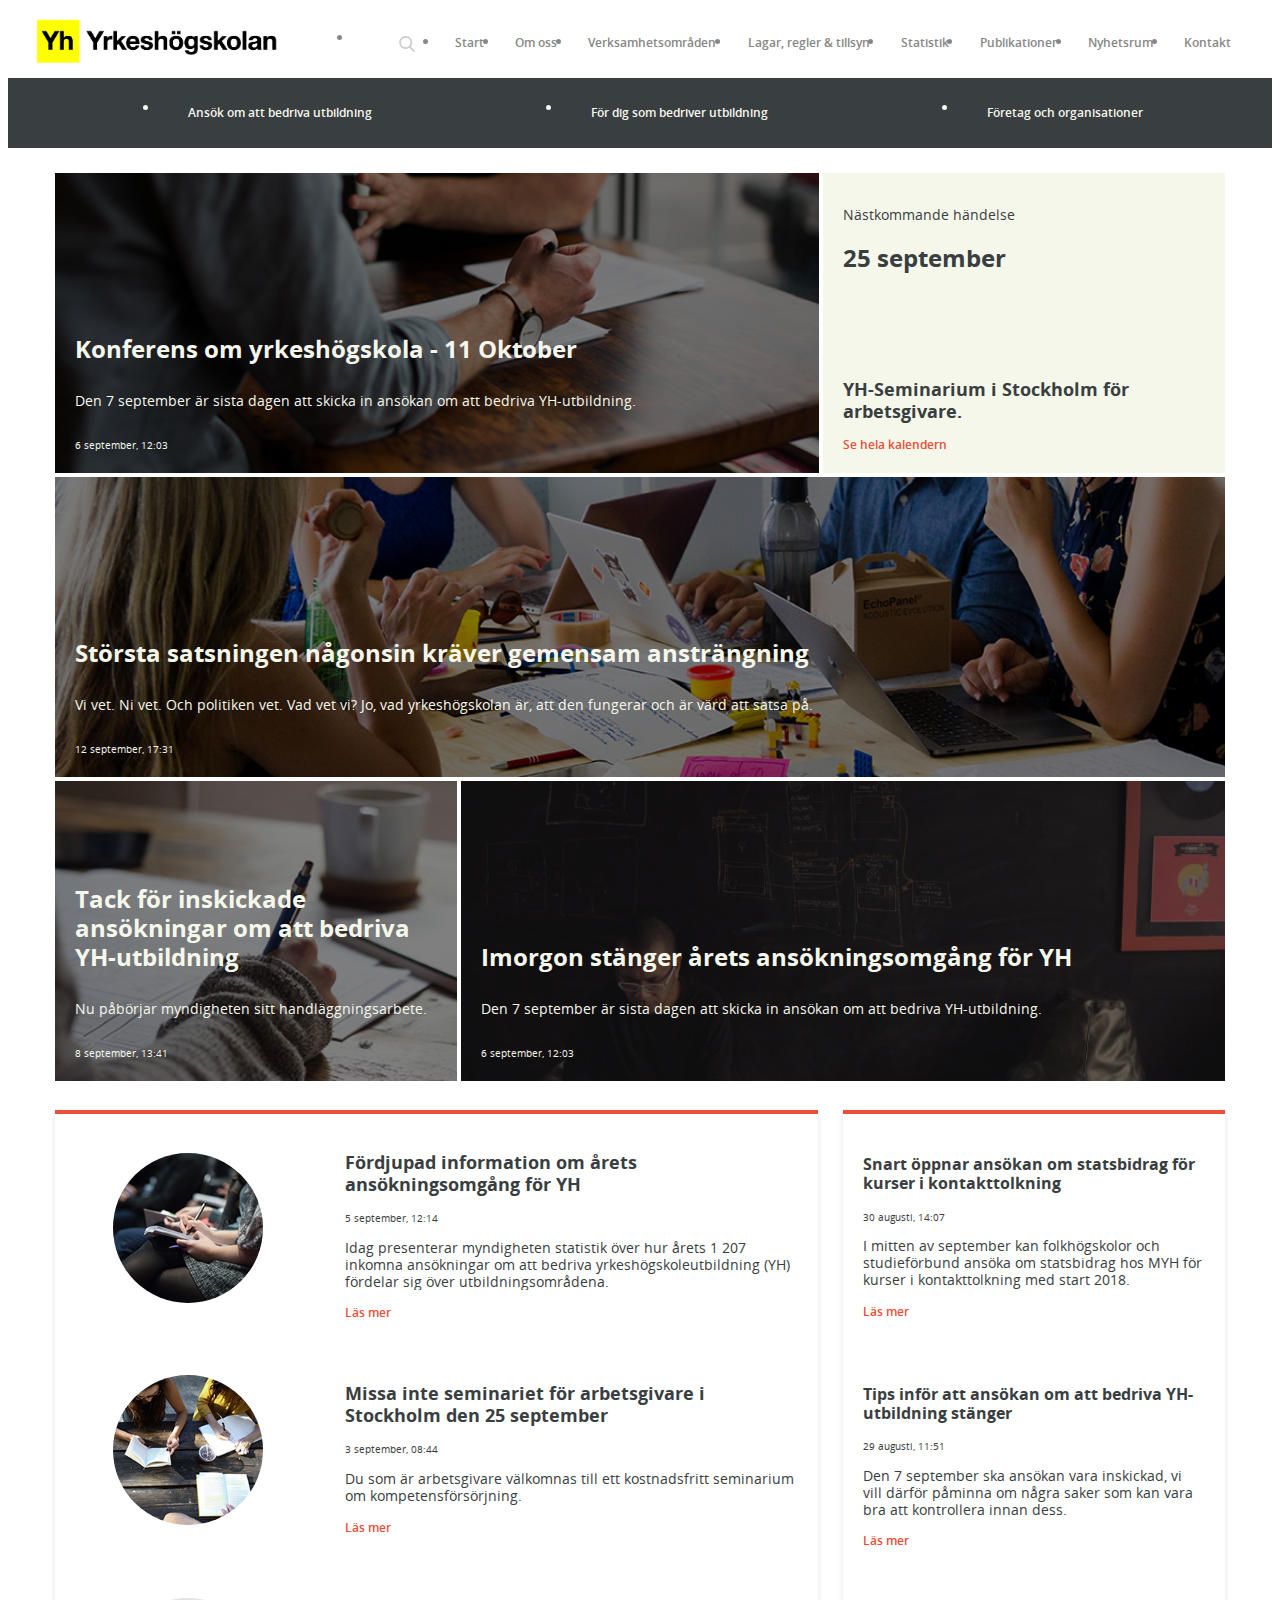
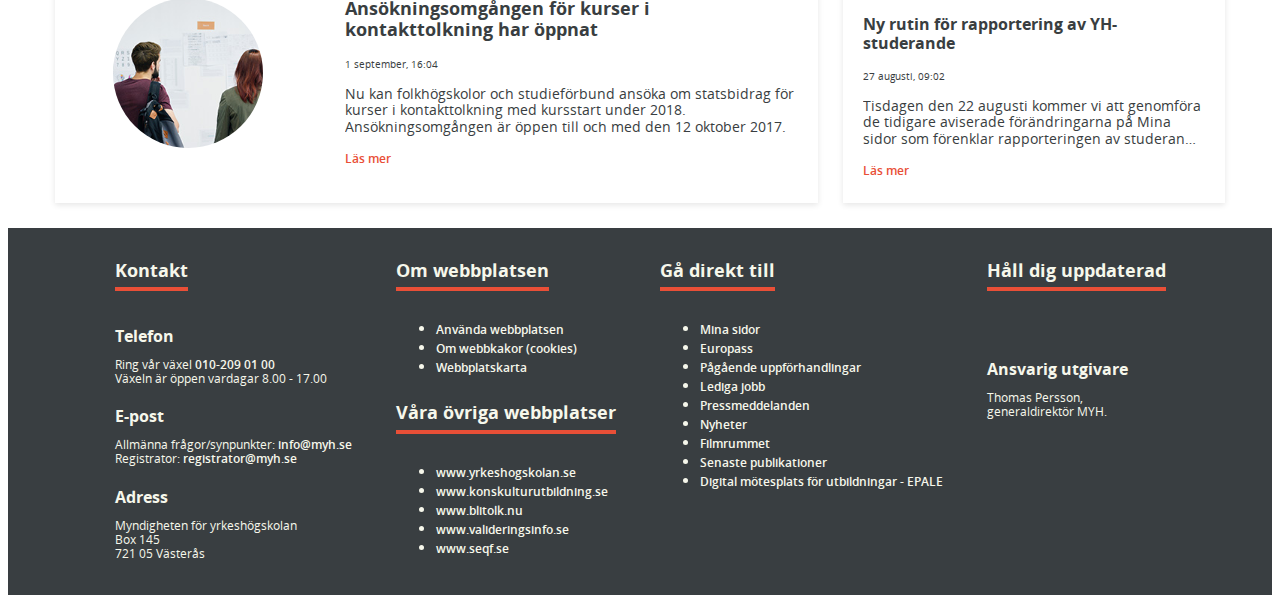
==== commit 9d2f7ed1: "Merge branch 'master' of https://github.com/chas-academy/beta-myh-redesign" ====
--- a/index.html
+++ b/index.html
@@ -145,7 +145,7 @@
 					</footer>
 				</article>
 			</section>
-			<section class="row">
+			<section id="news" class="row">
 				<div class="col-8 col--nested content">
 					<div class="row v-centered white">
 						<div class="col-4 h-centered">
